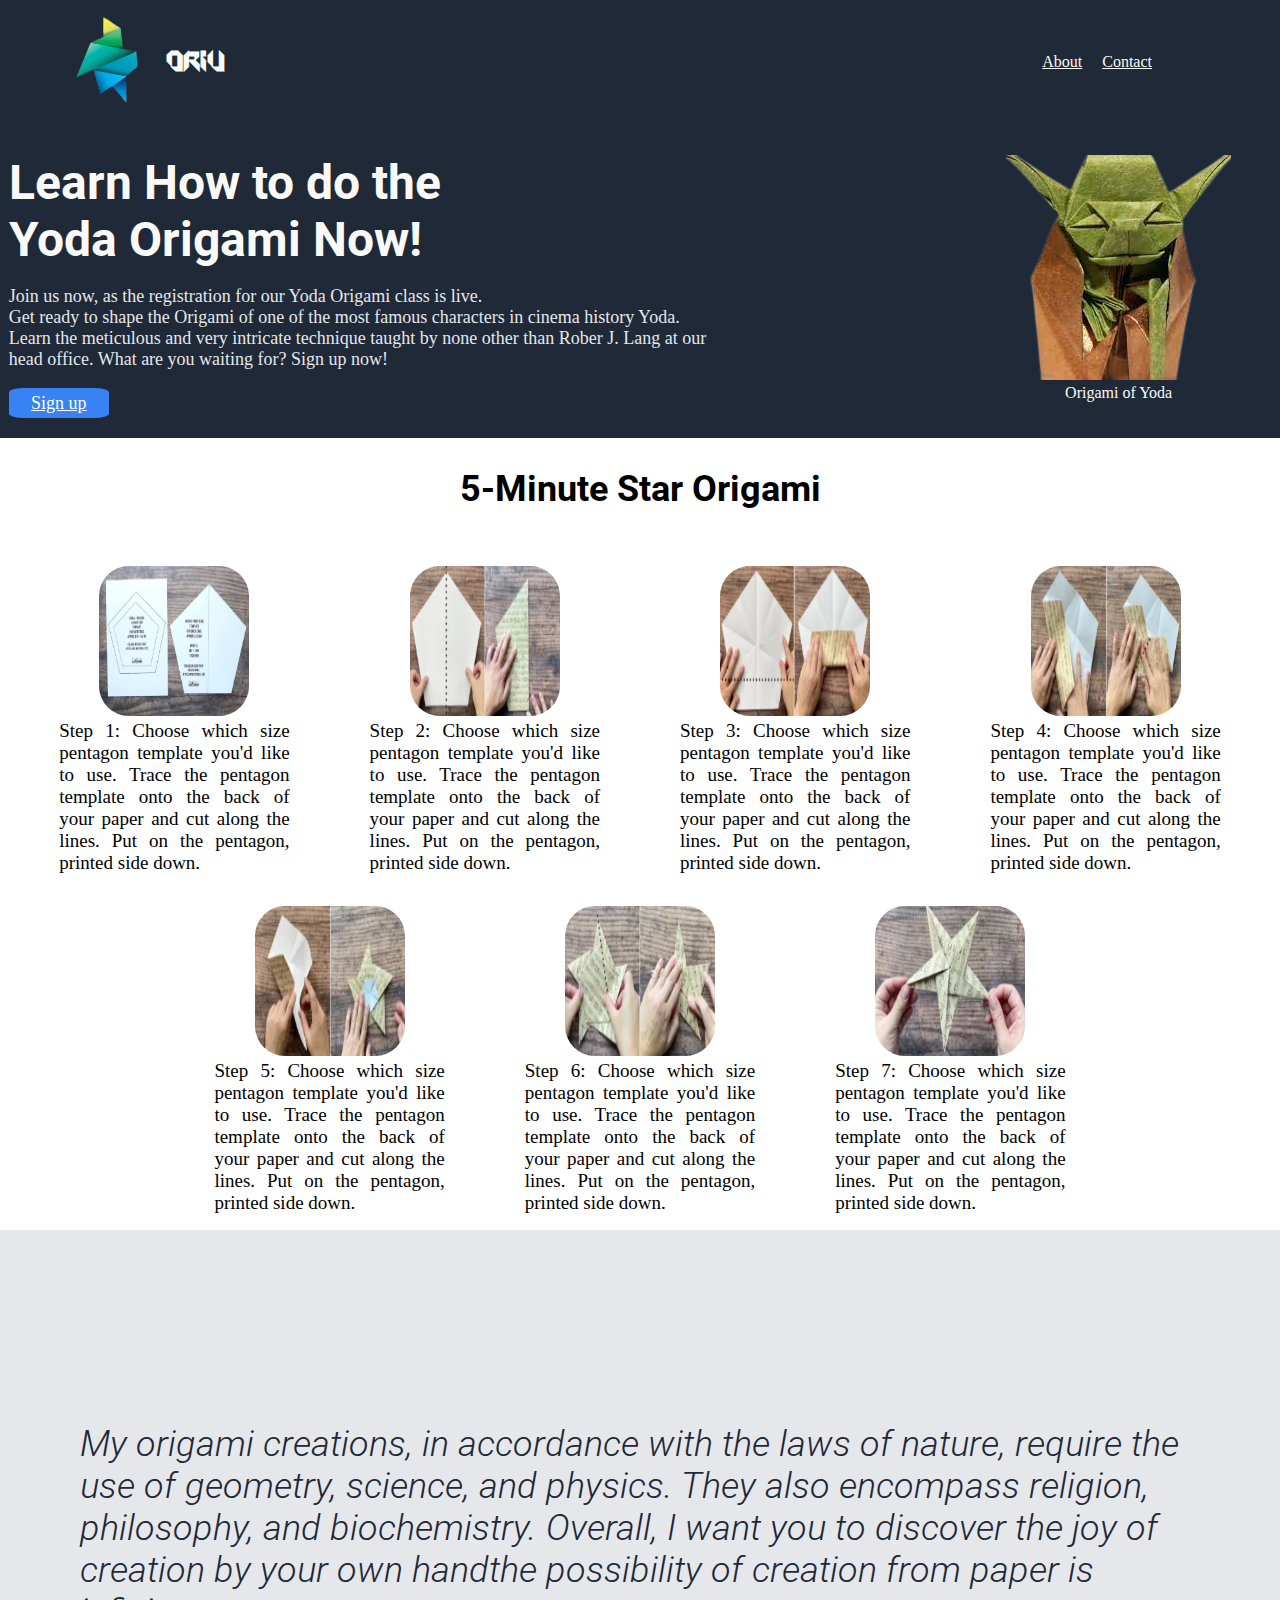
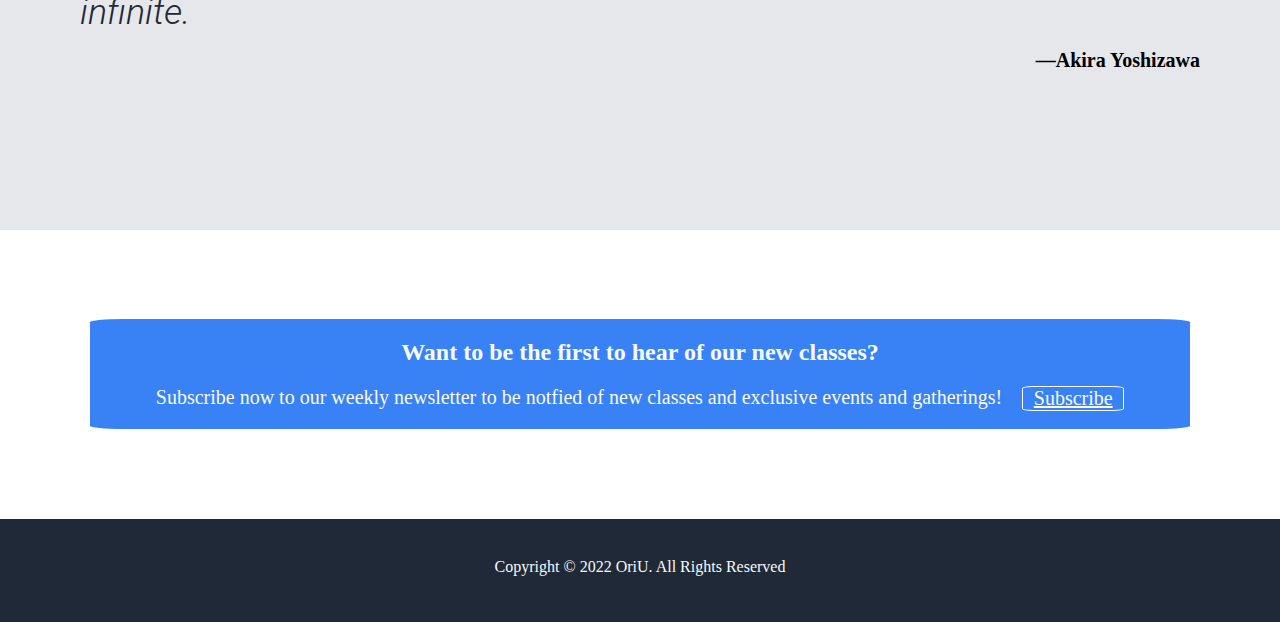
==== index.html @ 7a0fe543 "Origami-Website" ====
<!DOCTYPE html>
<html lang="en">
<head>
    <meta charset="UTF-8">
    <meta http-equiv="X-UA-Compatible" content="IE=edge">
    <meta name="viewport" content="width=device-width, initial-scale=1.0">
    <link rel="stylesheet" href="./css/style.css">
    <title>Origami Star</title>
</head>
<body>
    <header class="Header">
        <nav class="FlexNav">
            <a href ="./index.html">
                <img src="./images/Logo.png" alt="Business Logo">
            </a>
            <h2>OriU</h2>
            <a href="./pages/about.html">About</a>
            <a href="./pages/contact.html">Contact</a>
        </nav>
        <div class="Section1">
            <div>
                <h1>Learn How to do the Yoda Origami Now!</h1>
                <p>
                     Join us now, as the registration for our Yoda Origami class is live.<br>
                     Get ready to shape the Origami of one of the most famous characters in cinema history Yoda.<br>
                     Learn the meticulous and very intricate technique taught by none other than Rober J. Lang at our<br>
                     head office. What are you waiting for? Sign up now!
                </p>
                <a href="./pages/signup.html">Sign up</a>
            </div>
            <figure>
                <img src="./images/yoda.png" alt="Origami of Yoda">
                <figcaption>Origami of Yoda</figcaption>
            </figure>
        </div>
    </header>
    <div class="Section2">
        <h2>5-Minute Star Origami</h2>
        <figure>
            <img src="./images/star-steps/step1.PNG" alt="1st step to do star Origami">
            <figcaption>Step 1: Choose which size pentagon template you'd like to use.
                Trace the pentagon template onto the back of your paper and cut along the lines.
                Put on the pentagon, printed side down.</figcaption>
        </figure> 
        <figure>
            <img src="./images/star-steps/step2.PNG" alt="2nd step to do star Origami">
            <figcaption>Step 2: Choose which size pentagon template you'd like to use.
                Trace the pentagon template onto the back of your paper and cut along the lines.
                Put on the pentagon, printed side down.</figcaption>
        </figure> 
        <figure>
            <img src="./images/star-steps/step3.PNG" alt="3rd step to do star Origami">
            <figcaption>Step 3: Choose which size pentagon template you'd like to use.
                Trace the pentagon template onto the back of your paper and cut along the lines.
                Put on the pentagon, printed side down.</figcaption>
        </figure> 
        <figure>
            <img src="./images/star-steps/step4.PNG" alt="4th step to do star Origami">
            <figcaption>Step 4: Choose which size pentagon template you'd like to use.
                Trace the pentagon template onto the back of your paper and cut along the lines.
                Put on the pentagon, printed side down.</figcaption>
        </figure> 
        <figure>
            <img src="./images/star-steps/step5.PNG" alt="5th step to do star Origami">
            <figcaption>Step 5: Choose which size pentagon template you'd like to use.
                Trace the pentagon template onto the back of your paper and cut along the lines.
                Put on the pentagon, printed side down.</figcaption>
        </figure> 
        <figure>
            <img src="./images/star-steps/step6.PNG" alt="6th step to do star Origami">
            <figcaption>Step 6: Choose which size pentagon template you'd like to use.
                Trace the pentagon template onto the back of your paper and cut along the lines.
                Put on the pentagon, printed side down.</figcaption>
        </figure> 
        <figure>
            <img src="./images/star-steps/step7.PNG" alt="7th step to do star Origami">
            <figcaption>Step 7: Choose which size pentagon template you'd like to use.
                Trace the pentagon template onto the back of your paper and cut along the lines.
                Put on the pentagon, printed side down.</figcaption>
        </figure> 
    </div>
    <div class="Section3">
        <figure>
            <blockquote cite="https://www.azquotes.com/quotes/topics/origami.html">
                <p>
                    My origami creations, in accordance with the laws of nature, require the use of geometry, 
                    science, and physics. They also encompass religion, philosophy, and biochemistry. Overall,
                    I want you to discover the joy of creation by your own handthe possibility of creation from paper 
                    is infinite.
                </p>
            </blockquote>
            <figcaption>—Akira Yoshizawa</figcaption>
        </figure>
    </div>
    <div class="Section4">
        <h2>Want to be the first to hear of our new classes?</h2>
        <p>Subscribe now to our weekly newsletter to be notfied of new classes 
            and exclusive events and gatherings!
        </p>
        <a href="./pages/subscribe.html">Subscribe</a>
    </div>
    <footer class="Footer">
        <p>Copyright © 2022 OriU. All Rights Reserved</p>
    </footer>
</body>
</html>
---- css/style.css ----
@font-face {
    font-family: "Roboto";
    src: url(../fonts/Roboto/Roboto-Bold.ttf) format("truetype");
    font-weight: bolder;
}
@font-face {
    font-family: "Roboto-LI";
    src: url(../fonts/Roboto/Roboto-LightItalic.ttf) format("truetype");
}
@font-face {
    font-family: "Origami";
    src: url(../fonts/origami/Origami.ttf) format("truetype");
}
body {
    margin: 0;
}
.Header {
    background-color: #1F2937;
}
.FlexNav {
    display: flex;
    flex-wrap: wrap;
    justify-content: flex-end;
    align-items:center;
}

.FlexNav h2 {
    margin-right: 63%;
    color: #F9FAF8;
    font-family: 'Origami', sans-serif;
    font-size: 30px;
}
.FlexNav figcaption {
    text-align: center;
}
.FlexNav a:last-child{
    margin-right: 10%;
}
.FlexNav a{
    margin: 10px;
    color: #F9FAF8;
}
.FlexNav img {
    width: 100px;
    height: 100px;
}

.Section1 {
    margin-top: 30px;
    display: flex;
    flex-wrap: wrap;
    align-items: flex-start;
    justify-content: center;
    align-content: center;
    padding-bottom: 20px;
}
.Section1 div {
    display: flex;
    flex: wrap;
    flex-direction: column;
    align-items: flex-start;
    justify-content: center;
}
.Section1 div h1 {
    width: 500px;
    font-size: 48px;
    color: #F9FAF8;
    font-family:'Roboto', sans-serif;
    margin-bottom: 0;
    margin-top: 0;
}
.Section1 div p {
    font-size: 18px;
    color: #E5E7EB;
}
.Section1 div a {
    width: 90px;
    height: 20px;
    padding: 5px;
    font-size: 18px;
    color: white;
    background-color: #3882F6;
    text-align: center;
    border-radius: 15%;
}
.Section1 figure{
    margin-left: 300px;
    margin-top: 0;
    align-self: center;
}
.Section1 figcaption {
    color:#F9FAF8 ;
    text-align: center;
}

.Section2 {
    display: flex;
    flex-wrap: wrap;
    align-items: flex-start;
    justify-content: center;
}
.Section2 h2 {
    flex-basis: 100%;
    text-align: center;
    font-family: 'Roboto',sans-serif;
    font-size: 36px;
    margin-bottom: 40px;
}
.Section2 figure{
    flex-basis: 18%;
    text-align: center;
    flex-shrink: 1;
}   
.Section2 figcaption{
    font-size: 19px;
    text-align: justify; 
}  
.Section2 img{
    height: 150px;
    width: 150px;
    border-radius: 20%;
}

.Section3 {
    display: flex;
    flex-wrap: wrap;
    background-color: #E5E7EB;
    color: #1F2937;
    justify-content: center;
    align-content: center;
    height: 600px;
}
.Section3 p {
    font-family: 'Roboto-LI',sans-serif;
    font-size: 36px;
    margin-bottom: 0;
}
.Section3 figcaption {
    color: black;
    font-size: 20px;
    text-align: right;
    font-weight: bolder;
    margin-right: 40px;
}

.Section4 {
    display: flex;
    flex-wrap: wrap;
    justify-content: center;
    align-items: flex-start;
    margin: 7%;
    border-radius: 3%;
    background-color:#3882F6;
}
.Section4 h2 {
    color: #F9FAF8;
    width:100%;
    text-align: center;
}
.Section4 p {
    color: #F9FAF8;
    font-size: 20px;
    margin-top: 0;
}
.Section4 a {
    width: 100px;
    border: 1px solid #F9FAF8;
    color: #F9FAF8;
    font-size: 20px;
    text-align: center;
    border-radius: 10%;
    margin-left: 20px;
}
.Footer {
    background-color:#1F2937;
    color:#F9FAF8;
    text-align: center;
    min-height: 80px;
    padding-top: 23px;
}

#ContentHeader {
    text-align: center;
    padding-right: 30px;
    padding-bottom: 40px;
    color:#F9FAF8;
    margin: 0;
}
.ContentBody {
    background-color: rgb(200, 200, 232);
    min-height: 100vh;
}
.ContentBody form {
    display: flex;
    flex-wrap: wrap;
    justify-content: center;
    align-content: flex-start;
    margin-right: 150px;
    padding: 40px;
}
.ContentBody label {
    flex-basis: 25%;
    height: 40px;
    margin: 10px;
    text-align: end;
    font-size: 20px;
}
.ContentBody input, .ContentBody textarea {
    flex-basis: 50%;
    margin: 10px;
}
.ContentBody a {
    display: flex;
    margin-left: 70%;
    width:max-content;
    padding: 5px;
    font-size: 18px;
    color: white;
    background-color: #1F2937;
    border-radius: 15%;
}
.ContentBody #submitted {
    display: flex;
    margin-top: 0;
    font-size: 32px;
    height: 50vh;
    justify-content: center;
    align-items: center;
}
.ContentBody #subscribed {
    display: flex;
    margin-top: 0;
    font-size: 32px;
    height: 50vh;
    justify-content: center;
    align-items: center;
}
.ContentBody #AboutContent {
    margin-top: 0;
    padding: 20px;
    font-size: 24px;
    text-align: justify;
    align-items: flex-start;
}
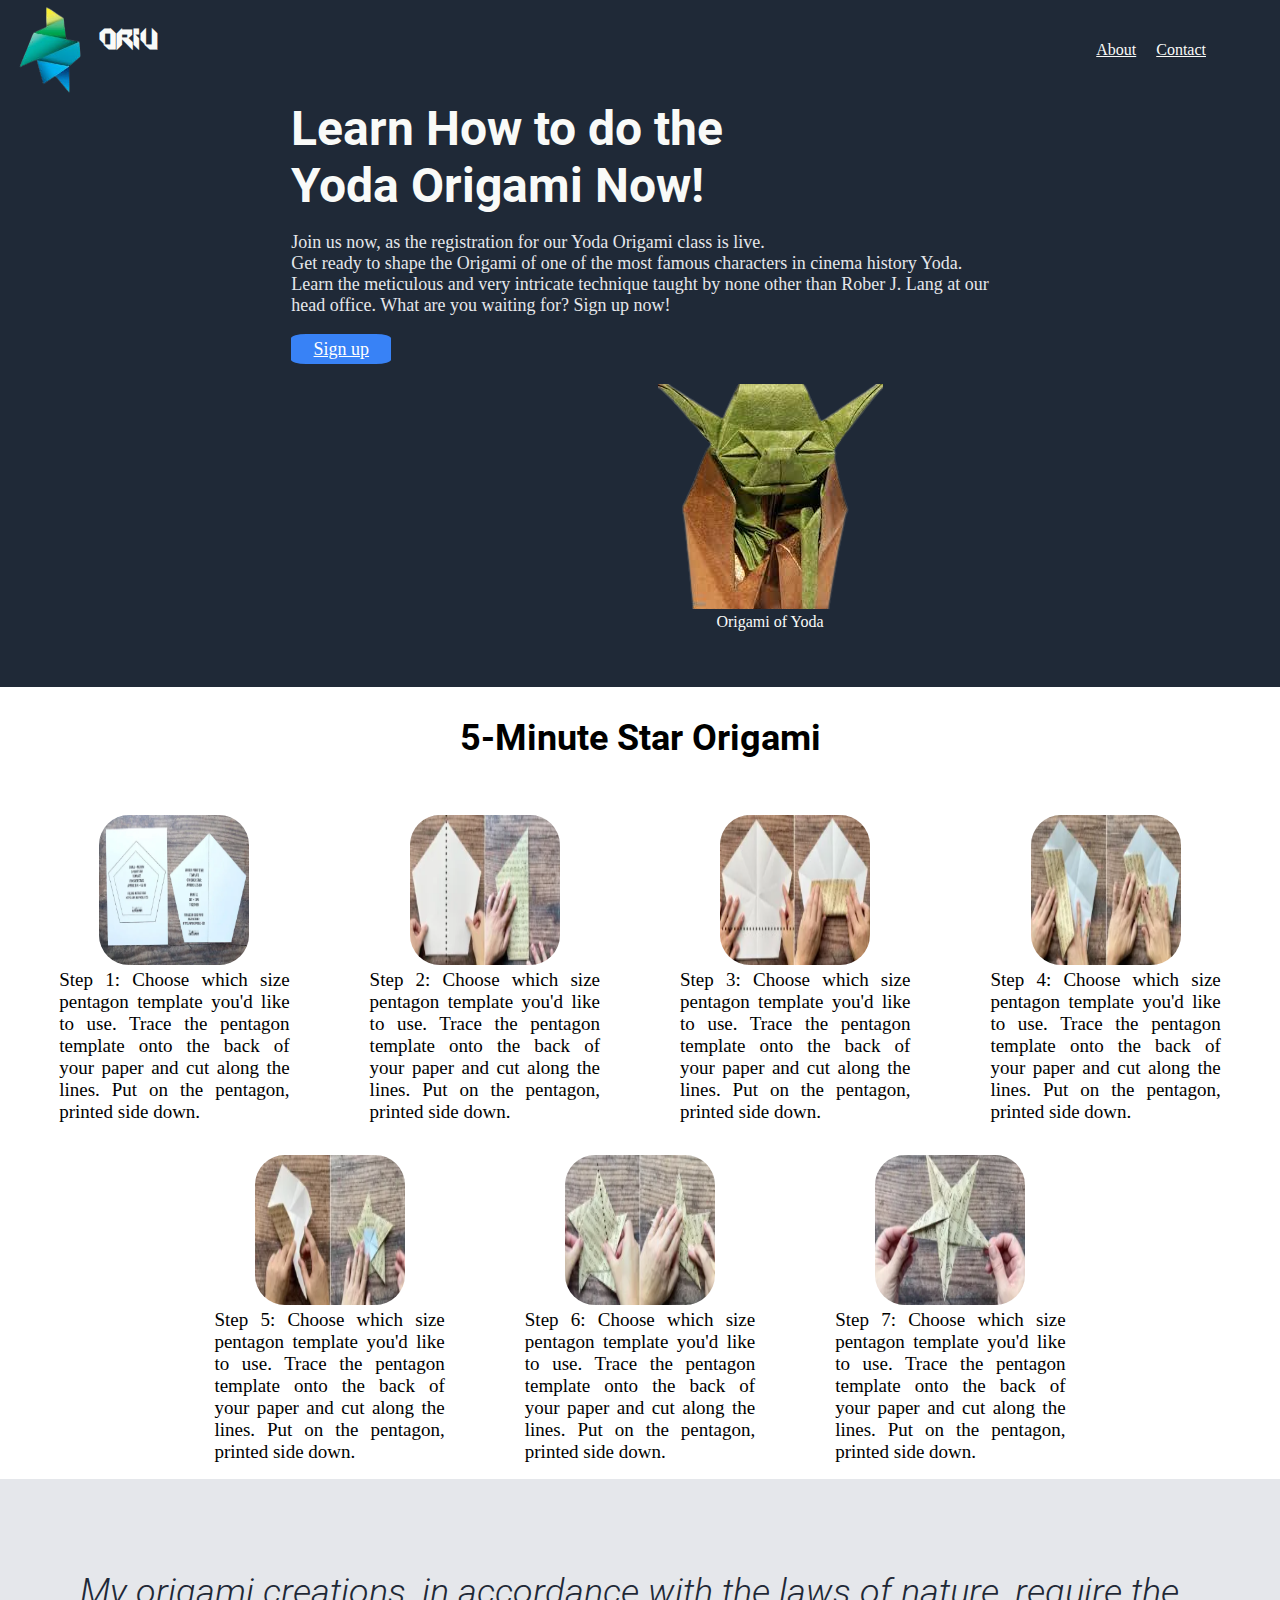
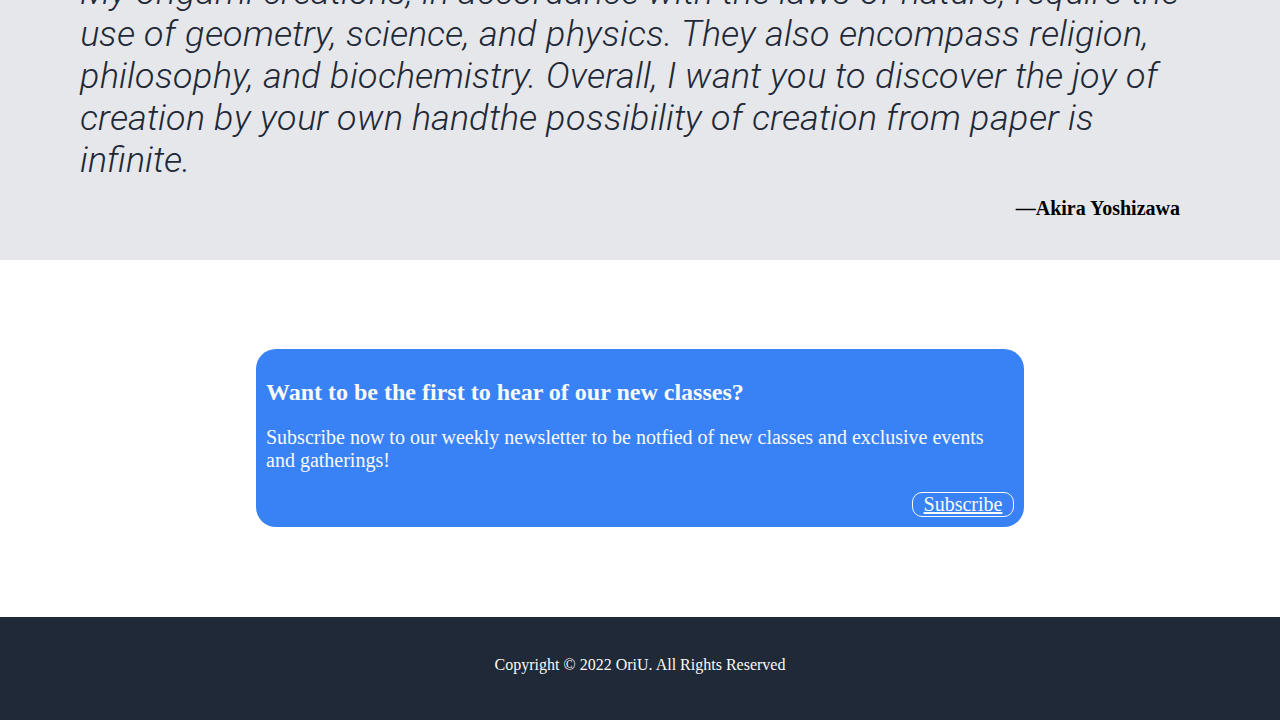
==== commit 8130a6b0: "Edit after assessment review" ====
--- a/index.html
+++ b/index.html
@@ -9,15 +9,17 @@
 </head>
 <body>
     <header class="Header">
+        <div class="Logo">
+            <img src="./images/Logo.png" alt="Business Logo">
+            <h2>OriU</h2>
+        </div>
         <nav class="FlexNav">
-            <a href ="./index.html">
-                <img src="./images/Logo.png" alt="Business Logo">
-            </a>
-            <h2>OriU</h2>
             <a href="./pages/about.html">About</a>
             <a href="./pages/contact.html">Contact</a>
         </nav>
-        <div class="Section1">
+    </header>
+    <main>
+        <section class="Section1">
             <div>
                 <h1>Learn How to do the Yoda Origami Now!</h1>
                 <p>
@@ -32,75 +34,73 @@
                 <img src="./images/yoda.png" alt="Origami of Yoda">
                 <figcaption>Origami of Yoda</figcaption>
             </figure>
-        </div>
-    </header>
-    <div class="Section2">
-        <h2>5-Minute Star Origami</h2>
-        <figure>
-            <img src="./images/star-steps/step1.PNG" alt="1st step to do star Origami">
-            <figcaption>Step 1: Choose which size pentagon template you'd like to use.
-                Trace the pentagon template onto the back of your paper and cut along the lines.
-                Put on the pentagon, printed side down.</figcaption>
-        </figure> 
-        <figure>
-            <img src="./images/star-steps/step2.PNG" alt="2nd step to do star Origami">
-            <figcaption>Step 2: Choose which size pentagon template you'd like to use.
-                Trace the pentagon template onto the back of your paper and cut along the lines.
-                Put on the pentagon, printed side down.</figcaption>
-        </figure> 
-        <figure>
-            <img src="./images/star-steps/step3.PNG" alt="3rd step to do star Origami">
-            <figcaption>Step 3: Choose which size pentagon template you'd like to use.
-                Trace the pentagon template onto the back of your paper and cut along the lines.
-                Put on the pentagon, printed side down.</figcaption>
-        </figure> 
-        <figure>
-            <img src="./images/star-steps/step4.PNG" alt="4th step to do star Origami">
-            <figcaption>Step 4: Choose which size pentagon template you'd like to use.
-                Trace the pentagon template onto the back of your paper and cut along the lines.
-                Put on the pentagon, printed side down.</figcaption>
-        </figure> 
-        <figure>
-            <img src="./images/star-steps/step5.PNG" alt="5th step to do star Origami">
-            <figcaption>Step 5: Choose which size pentagon template you'd like to use.
-                Trace the pentagon template onto the back of your paper and cut along the lines.
-                Put on the pentagon, printed side down.</figcaption>
-        </figure> 
-        <figure>
-            <img src="./images/star-steps/step6.PNG" alt="6th step to do star Origami">
-            <figcaption>Step 6: Choose which size pentagon template you'd like to use.
-                Trace the pentagon template onto the back of your paper and cut along the lines.
-                Put on the pentagon, printed side down.</figcaption>
-        </figure> 
-        <figure>
-            <img src="./images/star-steps/step7.PNG" alt="7th step to do star Origami">
-            <figcaption>Step 7: Choose which size pentagon template you'd like to use.
-                Trace the pentagon template onto the back of your paper and cut along the lines.
-                Put on the pentagon, printed side down.</figcaption>
-        </figure> 
-    </div>
-    <div class="Section3">
-        <figure>
-            <blockquote cite="https://www.azquotes.com/quotes/topics/origami.html">
-                <p>
-                    My origami creations, in accordance with the laws of nature, require the use of geometry, 
-                    science, and physics. They also encompass religion, philosophy, and biochemistry. Overall,
-                    I want you to discover the joy of creation by your own handthe possibility of creation from paper 
-                    is infinite.
-                </p>
-            </blockquote>
-            <figcaption>—Akira Yoshizawa</figcaption>
-        </figure>
-    </div>
-    <div class="Section4">
-        <h2>Want to be the first to hear of our new classes?</h2>
-        <p>Subscribe now to our weekly newsletter to be notfied of new classes 
-            and exclusive events and gatherings!
-        </p>
-        <a href="./pages/subscribe.html">Subscribe</a>
-    </div>
+        </section>
+        <section class="Section2">
+            <h2>5-Minute Star Origami</h2>
+            <figure>
+                <img src="./images/star-steps/step1.PNG" alt="1st step to do star Origami">
+                <figcaption>Step 1: Choose which size pentagon template you'd like to use.
+                    Trace the pentagon template onto the back of your paper and cut along the lines.
+                    Put on the pentagon, printed side down.</figcaption>
+            </figure> 
+            <figure>
+                <img src="./images/star-steps/step2.PNG" alt="2nd step to do star Origami">
+                <figcaption>Step 2: Choose which size pentagon template you'd like to use.
+                    Trace the pentagon template onto the back of your paper and cut along the lines.
+                    Put on the pentagon, printed side down.</figcaption>
+            </figure> 
+            <figure>
+                <img src="./images/star-steps/step3.PNG" alt="3rd step to do star Origami">
+                <figcaption>Step 3: Choose which size pentagon template you'd like to use.
+                    Trace the pentagon template onto the back of your paper and cut along the lines.
+                    Put on the pentagon, printed side down.</figcaption>
+            </figure> 
+            <figure>
+                <img src="./images/star-steps/step4.PNG" alt="4th step to do star Origami">
+                <figcaption>Step 4: Choose which size pentagon template you'd like to use.
+                    Trace the pentagon template onto the back of your paper and cut along the lines.
+                    Put on the pentagon, printed side down.</figcaption>
+            </figure> 
+            <figure>
+                <img src="./images/star-steps/step5.PNG" alt="5th step to do star Origami">
+                <figcaption>Step 5: Choose which size pentagon template you'd like to use.
+                    Trace the pentagon template onto the back of your paper and cut along the lines.
+                    Put on the pentagon, printed side down.</figcaption>
+            </figure> 
+            <figure>
+                <img src="./images/star-steps/step6.PNG" alt="6th step to do star Origami">
+                <figcaption>Step 6: Choose which size pentagon template you'd like to use.
+                    Trace the pentagon template onto the back of your paper and cut along the lines.
+                    Put on the pentagon, printed side down.</figcaption>
+            </figure> 
+            <figure>
+                <img src="./images/star-steps/step7.PNG" alt="7th step to do star Origami">
+                <figcaption>Step 7: Choose which size pentagon template you'd like to use.
+                    Trace the pentagon template onto the back of your paper and cut along the lines.
+                    Put on the pentagon, printed side down.</figcaption>
+            </figure> 
+        </section>
+        <section class="Section3">
+                <blockquote cite="https://www.azquotes.com/quotes/topics/origami.html">
+                    <p>
+                        My origami creations, in accordance with the laws of nature, require the use of geometry, 
+                        science, and physics. They also encompass religion, philosophy, and biochemistry. Overall,
+                        I want you to discover the joy of creation by your own handthe possibility of creation from paper 
+                        is infinite.
+                    </p>
+                </blockquote>
+                <footer>—Akira Yoshizawa</footer>
+        </section>
+        <section class="Section4">
+            <h2>Want to be the first to hear of our new classes?</h2>
+            <p>Subscribe now to our weekly newsletter to be notfied of new classes 
+                and exclusive events and gatherings!
+            </p>
+            <a href="./pages/subscribe.html">Subscribe</a>
+        </section>
+    </main>
     <footer class="Footer">
         <p>Copyright © 2022 OriU. All Rights Reserved</p>
-    </footer>
+    </footer>   
 </body>
 </html>--- a/css/style.css
+++ b/css/style.css
@@ -16,39 +16,39 @@
 }
 .Header {
     background-color: #1F2937;
-}
-.FlexNav {
-    display: flex;
-    flex-wrap: wrap;
-    justify-content: flex-end;
-    align-items:center;
-}
-
-.FlexNav h2 {
-    margin-right: 63%;
+    display: flex;
+    flex-wrap: wrap;
+    justify-content: space-between;
+}
+.Logo {
+    display: flex;
+    align-content: center;
+}
+.Logo h2 {
     color: #F9FAF8;
     font-family: 'Origami', sans-serif;
     font-size: 30px;
 }
-.FlexNav figcaption {
-    text-align: center;
-}
-.FlexNav a:last-child{
-    margin-right: 10%;
+.Logo img {
+    width: 100px;
+    height: 100px;
+}
+.FlexNav {
+    display: flex;
+    flex-wrap: wrap;
+    align-items:center;
+    margin-right: 5%;
 }
 .FlexNav a{
     margin: 10px;
     color: #F9FAF8;
 }
-.FlexNav img {
-    width: 100px;
-    height: 100px;
-}
+
 
 .Section1 {
-    margin-top: 30px;
-    display: flex;
-    flex-wrap: wrap;
+    display: flex;
+    flex-wrap: wrap;
+    background-color: #1F2937;
     align-items: flex-start;
     justify-content: center;
     align-content: center;
@@ -87,6 +87,7 @@
     margin-left: 300px;
     margin-top: 0;
     align-self: center;
+    padding: 20px;
 }
 .Section1 figcaption {
     color:#F9FAF8 ;
@@ -128,34 +129,35 @@
     color: #1F2937;
     justify-content: center;
     align-content: center;
-    height: 600px;
+    padding: 40px;
 }
 .Section3 p {
     font-family: 'Roboto-LI',sans-serif;
     font-size: 36px;
     margin-bottom: 0;
 }
-.Section3 figcaption {
+.Section3 footer {
     color: black;
-    font-size: 20px;
-    text-align: right;
+    margin-left: auto;
+    font-size: 20px;
     font-weight: bolder;
-    margin-right: 40px;
+    margin-right: 60px;
 }
 
 .Section4 {
     display: flex;
     flex-wrap: wrap;
     justify-content: center;
-    align-items: flex-start;
     margin: 7%;
-    border-radius: 3%;
+    margin-left: 20%;
+    margin-right: 20%;
+    border-radius: 20px;
+    padding: 10px;
     background-color:#3882F6;
 }
 .Section4 h2 {
     color: #F9FAF8;
     width:100%;
-    text-align: center;
 }
 .Section4 p {
     color: #F9FAF8;
@@ -168,8 +170,8 @@
     color: #F9FAF8;
     font-size: 20px;
     text-align: center;
-    border-radius: 10%;
-    margin-left: 20px;
+    border-radius: 10px;
+    margin-left: auto;
 }
 .Footer {
     background-color:#1F2937;
@@ -185,6 +187,7 @@
     padding-bottom: 40px;
     color:#F9FAF8;
     margin: 0;
+    flex-basis: 100%;
 }
 .ContentBody {
     background-color: rgb(200, 200, 232);
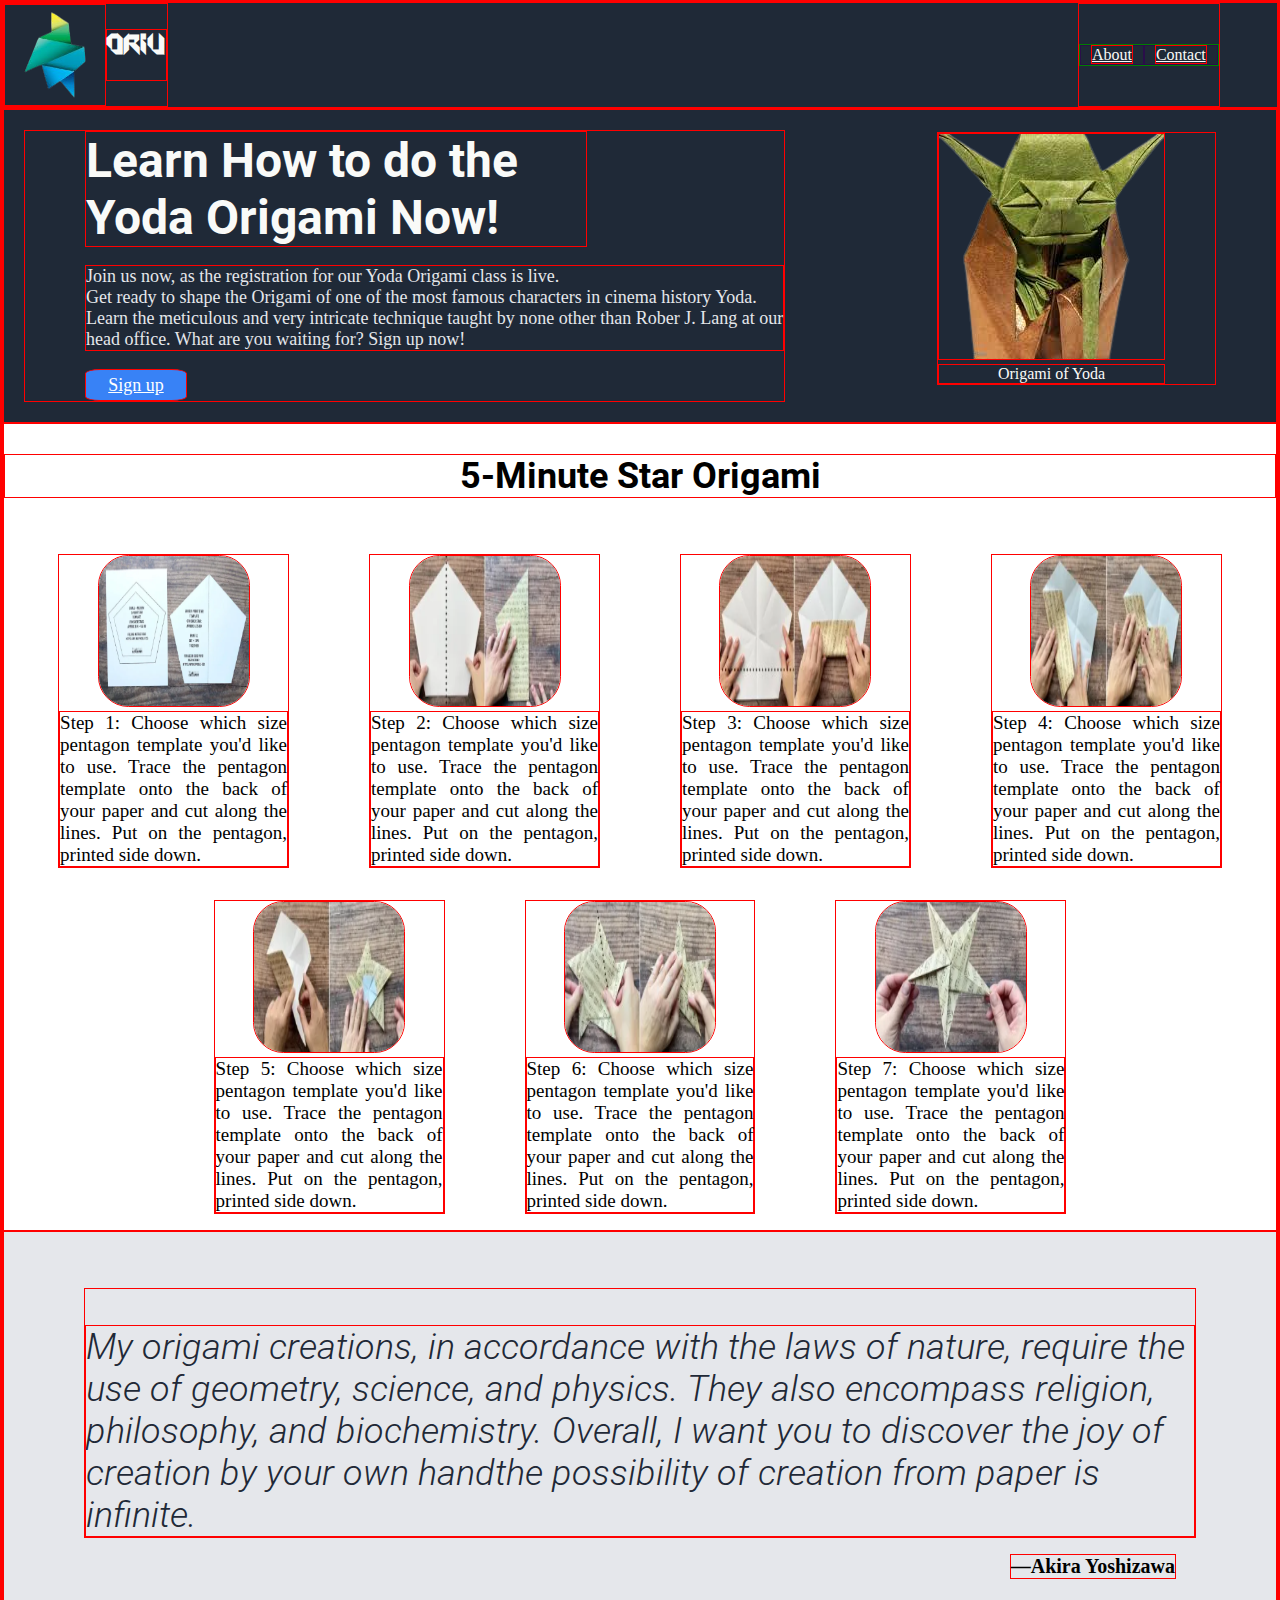
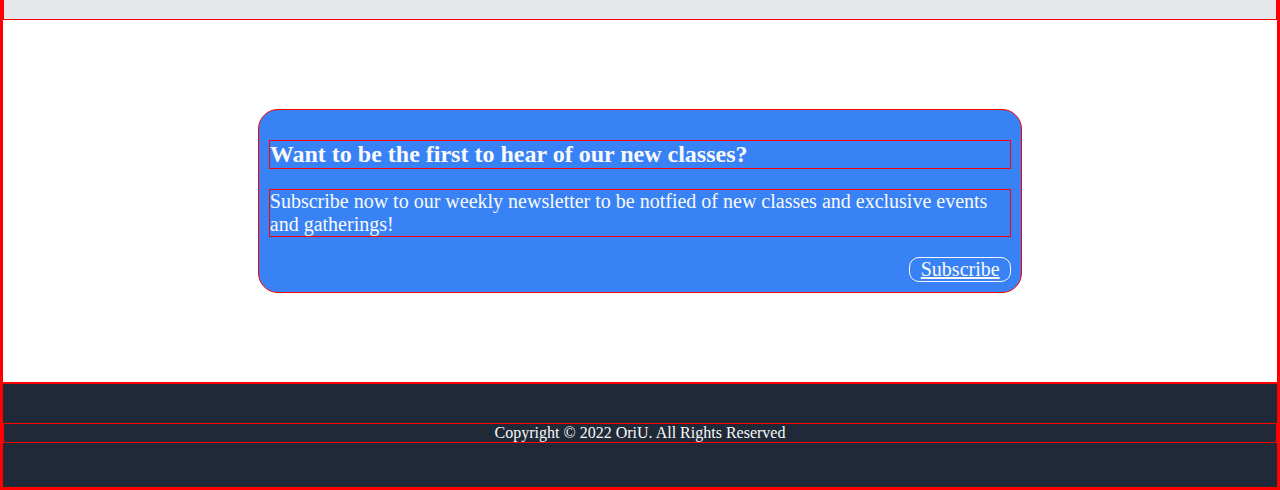
==== commit a6c8c220: "3rd edit after assessment review" ====
--- a/index.html
+++ b/index.html
@@ -14,8 +14,10 @@
             <h2>OriU</h2>
         </div>
         <nav class="FlexNav">
-            <a href="./pages/about.html">About</a>
-            <a href="./pages/contact.html">Contact</a>
+            <menu>
+                <li><a href="./pages/about.html">About</a></li>
+                <li><a href="./pages/contact.html">Contact</a></li>
+            </menu>
         </nav>
     </header>
     <main>
--- a/css/style.css
+++ b/css/style.css
@@ -11,13 +11,18 @@
     font-family: "Origami";
     src: url(../fonts/origami/Origami.ttf) format("truetype");
 }
+
+* {
+    border: 1px solid red;
+}
+
 body {
     margin: 0;
 }
 .Header {
+    display: flex;
+    flex-wrap: wrap;
     background-color: #1F2937;
-    display: flex;
-    flex-wrap: wrap;
     justify-content: space-between;
 }
 .Logo {
@@ -33,11 +38,21 @@
     width: 100px;
     height: 100px;
 }
-.FlexNav {
-    display: flex;
-    flex-wrap: wrap;
-    align-items:center;
-    margin-right: 5%;
+
+.FlexNav{
+    display: flex;
+    align-items: center;
+    margin-right: 4.5%;
+}
+.FlexNav menu{
+    border: 1px solid green;
+    display: flex;
+    flex-wrap: wrap;
+    padding-left: 0;
+}
+.FlexNav li {
+    border: 1px solid rgb(42, 14, 74);
+    list-style: none;
 }
 .FlexNav a{
     margin: 10px;
@@ -45,14 +60,16 @@
 }
 
 
+
+
 .Section1 {
     display: flex;
     flex-wrap: wrap;
     background-color: #1F2937;
     align-items: flex-start;
-    justify-content: center;
+    justify-content: space-between;
     align-content: center;
-    padding-bottom: 20px;
+    padding: 20px;
 }
 .Section1 div {
     display: flex;
@@ -60,6 +77,7 @@
     flex-direction: column;
     align-items: flex-start;
     justify-content: center;
+    padding-left: 60px;
 }
 .Section1 div h1 {
     width: 500px;
@@ -84,15 +102,18 @@
     border-radius: 15%;
 }
 .Section1 figure{
-    margin-left: 300px;
     margin-top: 0;
     align-self: center;
-    padding: 20px;
+    padding-right: 50px;
 }
 .Section1 figcaption {
     color:#F9FAF8 ;
     text-align: center;
 }
+
+
+
+
 
 .Section2 {
     display: flex;
@@ -122,6 +143,9 @@
     border-radius: 20%;
 }
 
+
+
+
 .Section3 {
     display: flex;
     flex-wrap: wrap;
@@ -143,6 +167,9 @@
     font-weight: bolder;
     margin-right: 60px;
 }
+
+
+
 
 .Section4 {
     display: flex;
@@ -173,6 +200,10 @@
     border-radius: 10px;
     margin-left: auto;
 }
+
+
+
+
 .Footer {
     background-color:#1F2937;
     color:#F9FAF8;
@@ -180,6 +211,8 @@
     min-height: 80px;
     padding-top: 23px;
 }
+
+
 
 #ContentHeader {
     text-align: center;
